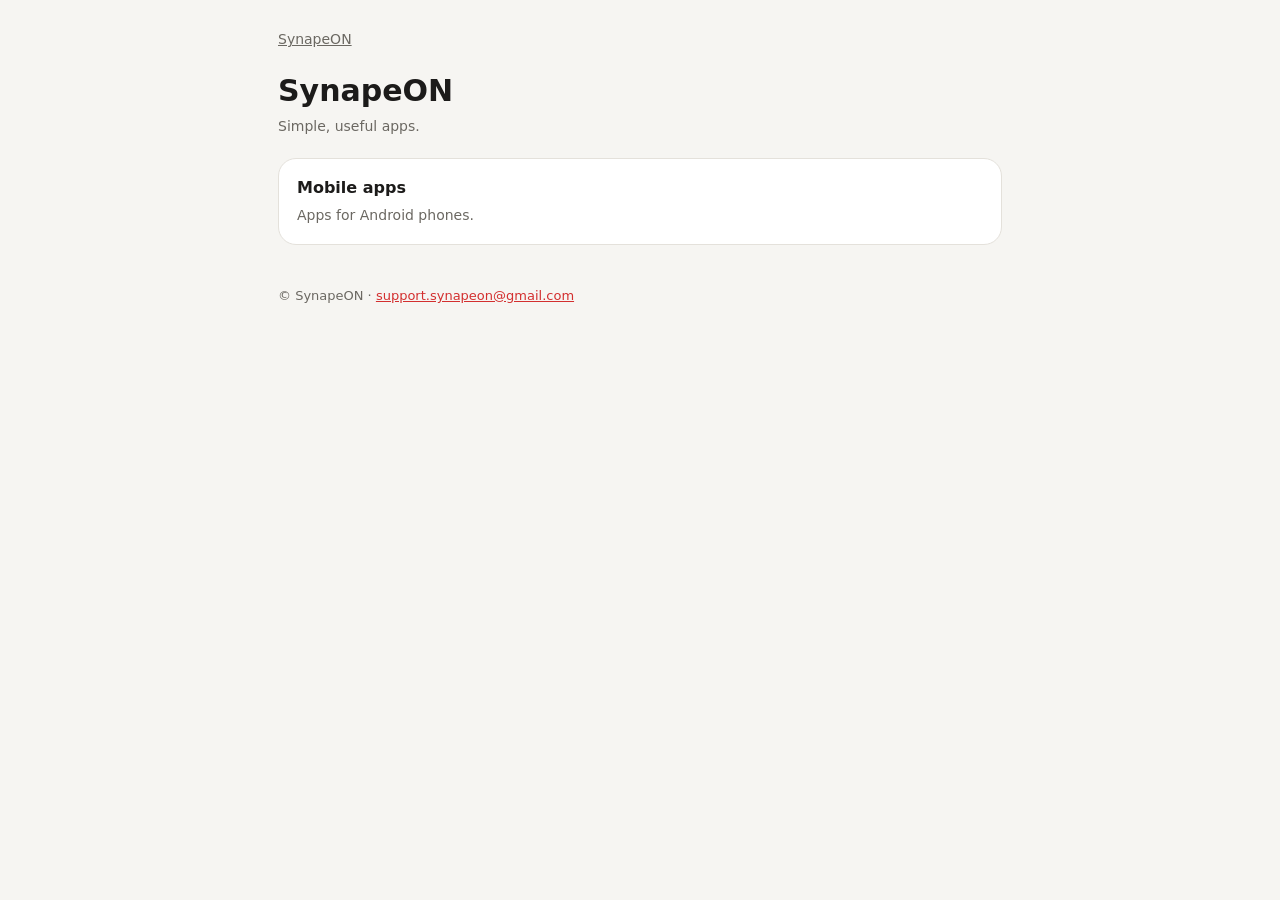
==== index.html @ d15c18d6 "Add files via upload" ====
<!doctype html>
<html lang="en"><head><meta charset="utf-8"><meta name="viewport" content="width=device-width,initial-scale=1">
<title>SynapeON</title><meta name="description" content="SynapeON makes simple, useful apps.">
<link rel="stylesheet" href="/style.css"></head><body><main>
<nav><a href="/">SynapeON</a></nav>
<h1>SynapeON</h1><p class="meta">Simple, useful apps.</p>
<a class="card" href="/mobile/"><b>Mobile apps</b><span>Apps for Android phones.</span></a>
<footer>© SynapeON · <a href="mailto:support.synapeon@gmail.com">support.synapeon@gmail.com</a></footer>
</main></body></html>
---- style.css ----
:root{--bg:#f6f5f2;--card:#fff;--ink:#1c1b1a;--muted:#6b6862;--accent:#d32f2f;--edge:#e4e1db}
@media (prefers-color-scheme:dark){:root{--bg:#121211;--card:#1c1b1a;--ink:#f1efea;--muted:#a09c94;--accent:#ff6b5e;--edge:#2c2a28}}
*{box-sizing:border-box}body{margin:0;background:var(--bg);color:var(--ink);font:16px/1.65 system-ui,-apple-system,Segoe UI,Roboto,sans-serif}
main{max-width:760px;margin:0 auto;padding:28px 18px 64px}
nav{font-size:14px;color:var(--muted);margin-bottom:22px}nav a{color:var(--muted)}
h1{font-size:30px;line-height:1.2;margin:0 0 6px}h2{font-size:20px;margin:32px 0 6px}
.meta{color:var(--muted);font-size:14px;margin:0 0 20px}
a{color:var(--accent)}ul{padding-left:22px}li{margin:4px 0}
.card{background:var(--card);border:1px solid var(--edge);border-radius:18px;padding:16px 18px;margin:12px 0;display:block;text-decoration:none;color:var(--ink)}
.card b{display:block}.card span{color:var(--muted);font-size:14px}
footer{margin-top:40px;color:var(--muted);font-size:13px}
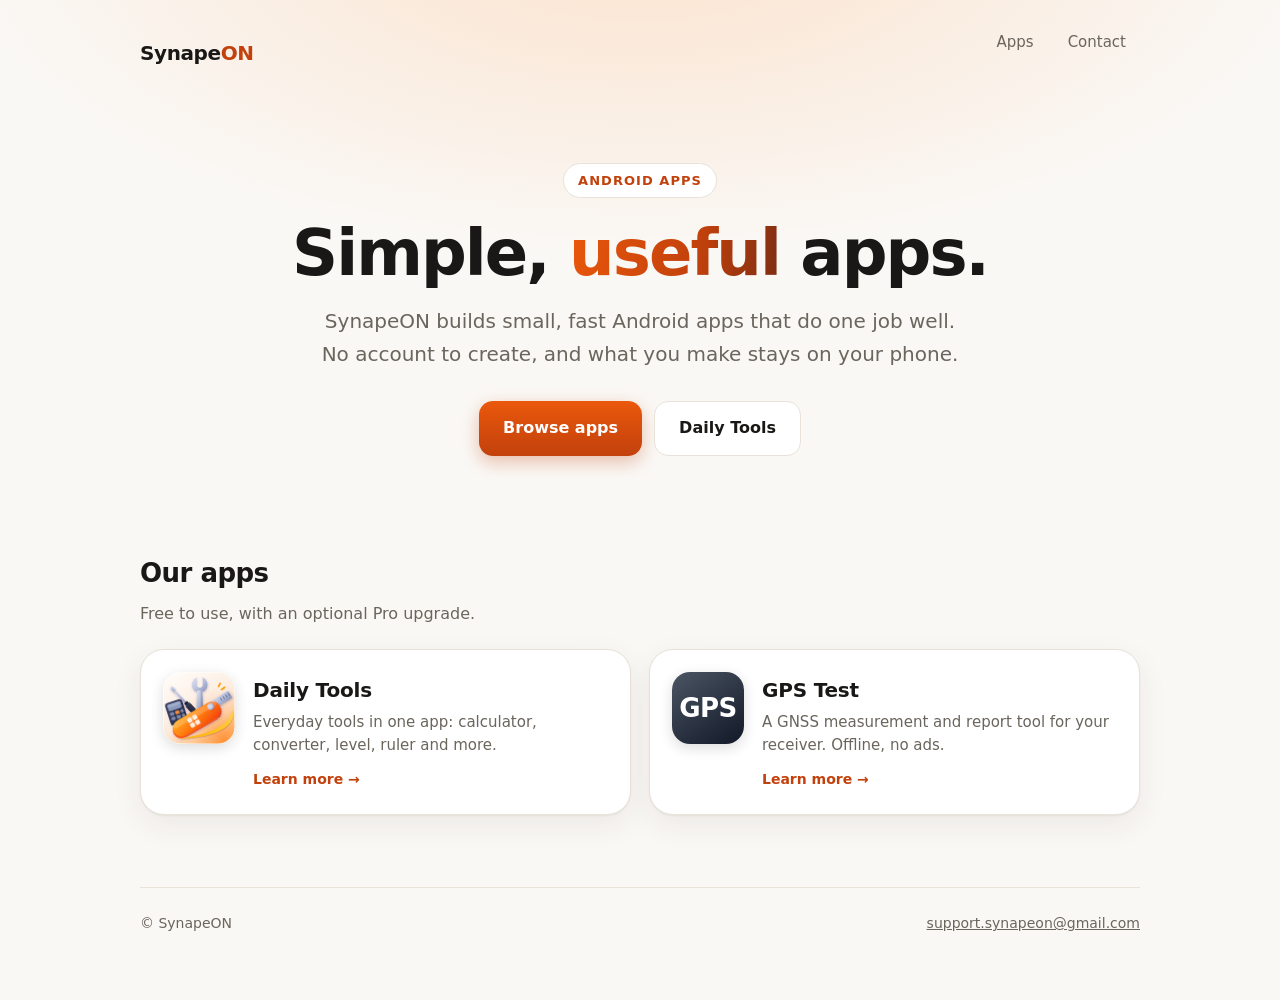
==== commit b70a069f: "Enhance index.html with SEO and layout improvements Updated the HTML structure and added new meta ta" ====
--- a/index.html
+++ b/index.html
@@ -1,9 +1,20 @@
 <!doctype html>
 <html lang="en"><head><meta charset="utf-8"><meta name="viewport" content="width=device-width,initial-scale=1">
-<title>SynapeON</title><meta name="description" content="SynapeON makes simple, useful apps.">
-<link rel="stylesheet" href="/style.css"></head><body><main>
-<nav><a href="/">SynapeON</a></nav>
-<h1>SynapeON</h1><p class="meta">Simple, useful apps.</p>
-<a class="card" href="/mobile/"><b>Mobile apps</b><span>Apps for Android phones.</span></a>
-<footer>© SynapeON · <a href="mailto:support.synapeon@gmail.com">support.synapeon@gmail.com</a></footer>
+<title>SynapeON · Simple, useful apps</title><meta name="description" content="SynapeON makes simple, useful Android apps.">
+<meta name="theme-color" content="#faf8f5"><link rel="icon" href="/assets/daily-tools.svg" type="image/svg+xml">
+<link rel="stylesheet" href="/style.css"></head><body><main class="wide">
+<header class="top"><a class="brand" href="/">Synape<i>ON</i></a>
+<nav class="menu" aria-label="Main"><a href="/mobile/">Apps</a><a href="mailto:support.synapeon@gmail.com">Contact</a></nav></header>
+<section class="hero">
+<span class="eyebrow">Android apps</span>
+<h1>Simple, <span class="grad">useful</span> apps.</h1>
+<p class="lead">SynapeON builds small, fast Android apps that do one job well. No account to create, and what you make stays on your phone.</p>
+<div class="cta"><a class="btn primary" href="/mobile/">Browse apps</a><a class="btn ghost" href="/mobile/daily-tools/">Daily Tools</a></div>
+</section>
+<section class="section"><h2>Our apps</h2><p>Free to use, with an optional Pro upgrade.</p>
+<div class="apps">
+<a class="app" href="/mobile/daily-tools/"><img src="/assets/daily-tools.svg" alt="" width="72" height="72"><div><h3>Daily Tools</h3><p>Everyday tools in one app: calculator, converter, level, ruler and more.</p><span class="go">Learn more →</span></div></a>
+<a class="app" href="/mobile/gps-test/"><div class="tile" aria-hidden="true">GPS</div><div><h3>GPS Test</h3><p>A GNSS measurement and report tool for your receiver. Offline, no ads.</p><span class="go">Learn more →</span></div></a>
+</div></section>
+<footer class="foot"><span>© SynapeON</span><a href="mailto:support.synapeon@gmail.com">support.synapeon@gmail.com</a></footer>
 </main></body></html>
--- a/style.css
+++ b/style.css
@@ -1,11 +1,78 @@
-:root{--bg:#f6f5f2;--card:#fff;--ink:#1c1b1a;--muted:#6b6862;--accent:#d32f2f;--edge:#e4e1db}
-@media (prefers-color-scheme:dark){:root{--bg:#121211;--card:#1c1b1a;--ink:#f1efea;--muted:#a09c94;--accent:#ff6b5e;--edge:#2c2a28}}
-*{box-sizing:border-box}body{margin:0;background:var(--bg);color:var(--ink);font:16px/1.65 system-ui,-apple-system,Segoe UI,Roboto,sans-serif}
+/* SynapeON site. One stylesheet for every page. No external fonts or scripts: the page makes no
+   request to any other site. The old pages (legal, support) use main, nav, h1, h2, .meta, .card
+   and footer; the home pages add the classes below them. */
+:root{
+  --bg:#faf8f5;--bg2:#f2ede5;--card:#fff;--ink:#1a1816;--muted:#6a655d;--edge:#e8e2d9;
+  --accent:#c2410c;--accent2:#ea580c;--glow:rgba(255,138,43,.20);
+  --shadow:0 1px 2px rgba(40,25,10,.05),0 10px 30px rgba(40,25,10,.07);
+  --shadow-hover:0 2px 4px rgba(40,25,10,.06),0 18px 44px rgba(40,25,10,.12);
+}
+@media (prefers-color-scheme:dark){:root{
+  --bg:#100f0e;--bg2:#171513;--card:#1b1917;--ink:#f3efe8;--muted:#a39d93;--edge:#2c2926;
+  --accent:#ff8a4c;--accent2:#f97316;--glow:rgba(255,138,43,.14);
+  --shadow:0 1px 2px rgba(0,0,0,.4),0 12px 32px rgba(0,0,0,.35);
+  --shadow-hover:0 2px 4px rgba(0,0,0,.5),0 20px 48px rgba(0,0,0,.5);
+}}
+*{box-sizing:border-box}
+html{-webkit-text-size-adjust:100%}
+body{margin:0;color:var(--ink);font:16px/1.65 system-ui,-apple-system,"Segoe UI",Roboto,"Helvetica Neue",Arial,sans-serif;
+  background:radial-gradient(1100px 520px at 50% -8%,var(--glow),transparent 62%),var(--bg);background-attachment:fixed}
 main{max-width:760px;margin:0 auto;padding:28px 18px 64px}
-nav{font-size:14px;color:var(--muted);margin-bottom:22px}nav a{color:var(--muted)}
-h1{font-size:30px;line-height:1.2;margin:0 0 6px}h2{font-size:20px;margin:32px 0 6px}
+nav{font-size:14px;color:var(--muted);margin-bottom:22px}nav a{color:var(--muted);text-decoration:none}nav a:hover{color:var(--accent)}
+h1{font-size:30px;line-height:1.2;margin:0 0 6px;letter-spacing:-.01em}h2{font-size:20px;margin:32px 0 6px}
 .meta{color:var(--muted);font-size:14px;margin:0 0 20px}
 a{color:var(--accent)}ul{padding-left:22px}li{margin:4px 0}
-.card{background:var(--card);border:1px solid var(--edge);border-radius:18px;padding:16px 18px;margin:12px 0;display:block;text-decoration:none;color:var(--ink)}
+.card{background:var(--card);border:1px solid var(--edge);border-radius:18px;padding:16px 18px;margin:12px 0;display:block;
+  text-decoration:none;color:var(--ink);box-shadow:var(--shadow);transition:transform .18s ease,box-shadow .18s ease,border-color .18s ease}
+.card:hover{transform:translateY(-2px);box-shadow:var(--shadow-hover);border-color:var(--accent)}
 .card b{display:block}.card span{color:var(--muted);font-size:14px}
 footer{margin-top:40px;color:var(--muted);font-size:13px}
+
+/* ---------- home pages ---------- */
+main.wide{max-width:1040px;padding:0 20px 64px}
+.top{display:flex;align-items:center;justify-content:space-between;padding:22px 0}
+.brand{font-weight:800;font-size:20px;letter-spacing:-.02em;color:var(--ink);text-decoration:none}
+.brand i{font-style:normal;color:var(--accent)}
+.menu{display:flex;gap:6px}
+.menu a{color:var(--muted);text-decoration:none;font-size:15px;padding:8px 14px;border-radius:999px;transition:background .15s,color .15s}
+.menu a:hover{background:var(--card);color:var(--ink)}
+.hero{padding:56px 0 40px;text-align:center}
+.eyebrow{display:inline-block;font-size:13px;font-weight:600;letter-spacing:.08em;text-transform:uppercase;color:var(--accent);
+  background:var(--card);border:1px solid var(--edge);padding:6px 14px;border-radius:999px;margin-bottom:22px}
+.hero h1{font-size:clamp(36px,7vw,64px);line-height:1.05;letter-spacing:-.03em;margin:0 0 18px;font-weight:800}
+.grad{background:linear-gradient(100deg,var(--accent2),var(--accent) 60%,#7c2d12);-webkit-background-clip:text;background-clip:text;color:transparent}
+@media (prefers-color-scheme:dark){.grad{background:linear-gradient(100deg,#ffb36b,var(--accent2) 60%,#ff6a3d);-webkit-background-clip:text;background-clip:text;color:transparent}}
+.lead{font-size:clamp(17px,2.4vw,20px);color:var(--muted);max-width:640px;margin:0 auto 30px}
+.cta{display:flex;gap:12px;justify-content:center;flex-wrap:wrap}
+.btn{display:inline-flex;align-items:center;gap:8px;font-weight:600;font-size:16px;text-decoration:none;padding:13px 24px;border-radius:14px;
+  transition:transform .15s,box-shadow .15s,background .15s}
+.btn.primary{color:#fff;background:linear-gradient(180deg,var(--accent2),#c2410c);box-shadow:0 6px 18px rgba(194,65,12,.32)}
+.btn.primary:hover{transform:translateY(-2px);box-shadow:0 10px 24px rgba(194,65,12,.42)}
+.btn.ghost{color:var(--ink);background:var(--card);border:1px solid var(--edge)}
+.btn.ghost:hover{border-color:var(--accent);transform:translateY(-2px)}
+.section{margin-top:56px}
+.section>h2{font-size:26px;letter-spacing:-.02em;margin:0 0 6px}
+.section>p{color:var(--muted);margin:0 0 22px}
+.apps{display:grid;grid-template-columns:repeat(auto-fit,minmax(300px,1fr));gap:18px}
+.app{display:flex;gap:18px;align-items:flex-start;background:var(--card);border:1px solid var(--edge);border-radius:24px;padding:22px;
+  text-decoration:none;color:var(--ink);box-shadow:var(--shadow);transition:transform .2s ease,box-shadow .2s ease,border-color .2s ease}
+.app:hover{transform:translateY(-3px);box-shadow:var(--shadow-hover);border-color:var(--accent)}
+.app img,.app .tile{width:72px;height:72px;border-radius:18px;flex:none;box-shadow:0 4px 14px rgba(0,0,0,.14)}
+.tile{display:grid;place-items:center;color:#fff;font-weight:800;font-size:26px;letter-spacing:-.02em;
+  background:linear-gradient(145deg,#4b5563,#111827)}
+.app h3{margin:2px 0 4px;font-size:20px;letter-spacing:-.01em}
+.app p{margin:0 0 10px;color:var(--muted);font-size:15px;line-height:1.5}
+.go{font-size:14px;font-weight:600;color:var(--accent)}
+.features{display:grid;grid-template-columns:repeat(auto-fit,minmax(240px,1fr));gap:16px}
+.feature{background:var(--card);border:1px solid var(--edge);border-radius:20px;padding:20px;box-shadow:var(--shadow)}
+.feature h3{margin:0 0 6px;font-size:17px}.feature p{margin:0;color:var(--muted);font-size:15px;line-height:1.55}
+.chips{display:flex;flex-wrap:wrap;gap:10px;margin:0;padding:0;list-style:none}
+.chips li{margin:0;background:var(--card);border:1px solid var(--edge);border-radius:999px;padding:8px 16px;font-size:15px;box-shadow:var(--shadow)}
+.product{display:flex;flex-direction:column;align-items:center;text-align:center;padding:42px 0 18px}
+.product img{width:116px;height:116px;border-radius:28px;box-shadow:0 18px 44px rgba(194,65,12,.30);margin-bottom:24px}
+.links{display:grid;grid-template-columns:repeat(auto-fit,minmax(220px,1fr));gap:14px}
+.links .card{margin:0}
+.foot{margin-top:72px;padding-top:24px;border-top:1px solid var(--edge);display:flex;justify-content:space-between;flex-wrap:wrap;gap:10px;color:var(--muted);font-size:14px}
+.foot a{color:var(--muted)}.foot a:hover{color:var(--accent)}
+@media (max-width:560px){.hero{padding:36px 0 24px}.app{padding:18px}.menu a{padding:8px 10px}}
+@media (prefers-reduced-motion:reduce){*{transition:none!important}}
